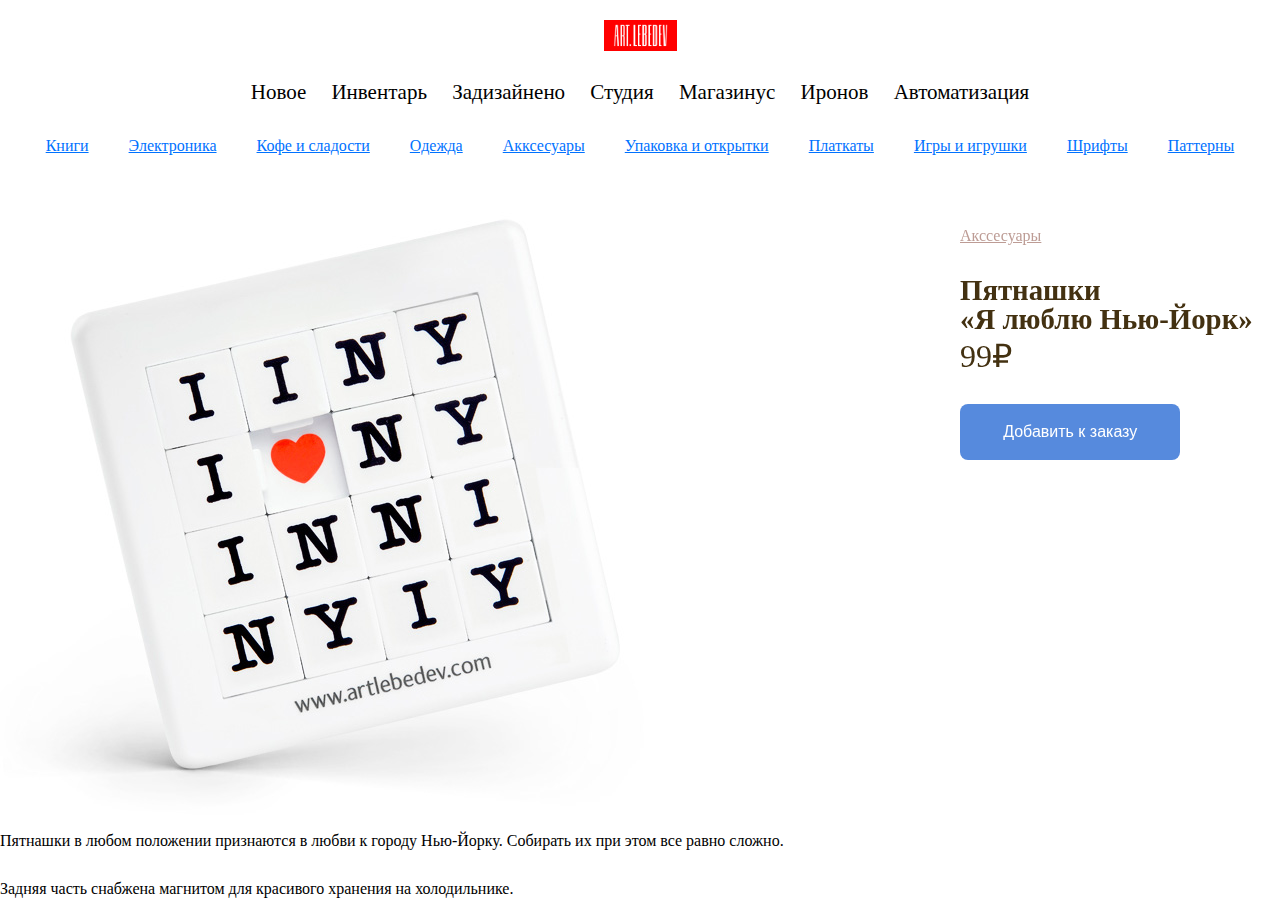
==== index.html @ 2f9d4a81 "this is lebedev tz" ====
<!DOCTYPE html>
<html lang="en">
<head>
  <meta charset="UTF-8">
  <meta name="viewport" content="width=device-width, initial-scale=1.0">
  <meta http-equiv="X-UA-Compatible" content="ie=edge">
  <title>i-love-ny</title>
  <link rel="stylesheet" href="css/style.css">
</head>
<body>
  <header>
    <!--<div class="header__inner">
    <div class="header__logo-wrapper">
      <img class="header__logo" width="60" src="./img/vsedovo.svg" alt="Отдых в Седово">
      <div class="header__logo-text">
        <p class="header__logo-title">vsedovo.ru</p>
        <p class="header__logo-description">Отдых в седово</p>
      </div>
    </div>-->
    <section class="header">
      <a href="https://www.artlebedev.ru/"><img class="logo" src="img/als-og-2021.png" alt="logo"></a>
    </section>
    <nav class="menu">
    <a class="first" href="https://www.artlebedev.ru/">Новое</a>
    <a class="first" href="https://www.artlebedev.ru/tools/">Инвентарь</a>
    <a class="first" href="https://www.artlebedev.ru/everything/">Задизайнено</a>
    <a class="first" href="https://www.artlebedev.ru/studio/">Студия</a>
    <a class="first" href="https://store.artlebedev.ru/">Магазинус</a>
    <a class="first" href="https://ironov.artlebedev.com/ru?utm_source=studio&utm_medium=main&utm_campaign=menu">Иронов</a>
    <a class="first" href="https://www.artlebedev.ru/automation/">Автоматизация</a>
  </nav>
  <nav class="menu-botton">
  <a class="two" href="https://store.artlebedev.ru/books/">Книги</a>
  <a class="two" href="https://store.artlebedev.ru/electronics/">Электроника</a>
  <a class="two" href="https://store.artlebedev.ru/coffee-shop/">Кофе и сладости</a>
  <a class="two" href="https://store.artlebedev.ru/apparel/">Одежда</a>
  <a class="two" href="https://store.artlebedev.ru/accessories/">Акксесуары</a>
  <a class="two" href="https://store.artlebedev.ru/gift-wrapping/">Упаковка и открытки</a>
  <a class="two" href="https://store.artlebedev.ru/posters/">Платкаты</a>
  <a class="two" href="https://store.artlebedev.ru/toys-games/">Игры и игрушки</a>
  <a class="two" href="https://store.artlebedev.ru/type/">Шрифты</a>
  <a class="two" href="https://store.artlebedev.ru/patterns/">Паттерны</a>
</nav>
  </header>
  <section class="all">
  <div class="product">
    <!--<img src="img/i-love-ny.jpeg" alt="img">-->
    <div class="carousel">
    <img src="img/i-love-ny.jpeg" class="thumb" />
    <!--
      <img class="carousel_1" src="img/i-love-ny.jpeg" alt="i-love-ny">
      <img class="carousel_1" src="img/i-love-ny-frige.jpeg" alt="i-love-ny-frige">-->
      <p>Пятнашки в любом положении признаются в любви к городу Нью-Йорку. Собирать их при этом все равно сложно.</p>
      <p>Задняя часть снабжена магнитом для красивого хранения на холодильнике.</p>
    </div>
  </div>

<div class="prices-container">
  <a class="product_link"href="https://store.artlebedev.ru/accessories/">Aкссесуары</a>
  <h1 class="name">Пятнашки <br>«Я люблю Нью-Йорк»</h1>
  <span class="price">99₽</span>
  <button type="button" class="button"><a class="link" href="">Добавить к заказу</a></button>
</div>
    </section>
  <script src="js/script.js"></script>
</body>
</html>
---- css/style.css ----
@import url(reset.css);
.logo{
  padding: 20px;
  width: 73px;

}
.header{
  display: flex;
  flex-direction: row;
  flex-wrap: wrap;
  align-content: space-between;
  justify-content: center;
  align-items: flex-start;
}
.menu{
  font-size: 21px;
  display: flex;
  flex-direction: row;
  flex-wrap: wrap;
  align-content: center;
  justify-content: center;
  align-items: flex-start;
}
.first{
  padding:8.4px 12.6px;
  color: black;
  text-decoration: none;
}
.menu-botton{
  display: flex;
  flex-direction: row;
  flex-wrap: wrap;
  align-content: center;
  justify-content: center;
  align-items: flex-start;
  color: #0072ff;
  margin-top: 1rem;
  margin-bottom: 2rem;
}
.two
{
  padding:10px 20px ;
  color: #0072ff;
  border-color: rgba(0,114,255,.3);
  font-family: Bona Nona;
}
.all{
  display: flex;
  flex-direction: row;
  flex-wrap: wrap;
  align-content: center;
  justify-content: space-between;
  align-items: flex-start;
}
.product_link{
    color:#bd9c95;
}
.prices-container{
  display: flex;
  flex-direction:column;
  flex-wrap: wrap;
  align-content: center;
  justify-content: space-between;
  align-items: flex-start;
    margin-top: 2rem;
    margin-left: 60rem;
    position: fixed;
    text-align: left;
    color:#433111;

  /*position: fixed;
  padding: 10px;*/
}
.carousel{
  display: flex;
  flex-direction: column;
  flex-wrap: wrap;
  align-content: center;
  justify-content: space-around;
  align-items: flex-start;
}
.name{
  font-size: 1.8rem;
  padding: 2rem 0 .4rem 0;
  font-weight: bold;
}
a.thumb
{
   background-position: 0 0;
    display: block;
    width: 5rem;
    height: 5rem;
}

a.thumb:hover
{
   background-image: url(img/i-love-ny-frige.jpeg);
   no-repeat 50% 50%;
}
.price{
  font-size: 2rem;
  font-weight: light;
}
.button{
  background-color: #568add;
  color: white;
  border-radius: .5rem;
  padding: 1.2rem 2.7rem;
  border: 0;
  cursor: pointer;
  margin-top: 2rem;
}
.link{
  font-size: 1rem;
  color:white;
  cursor: pointer;
  text-decoration: none;
}
.button:hover
{
  background-color: #fa0;
}
p{
  font-size: 16px;
  padding: 1rem 0;
}
body{
  font-family:
}
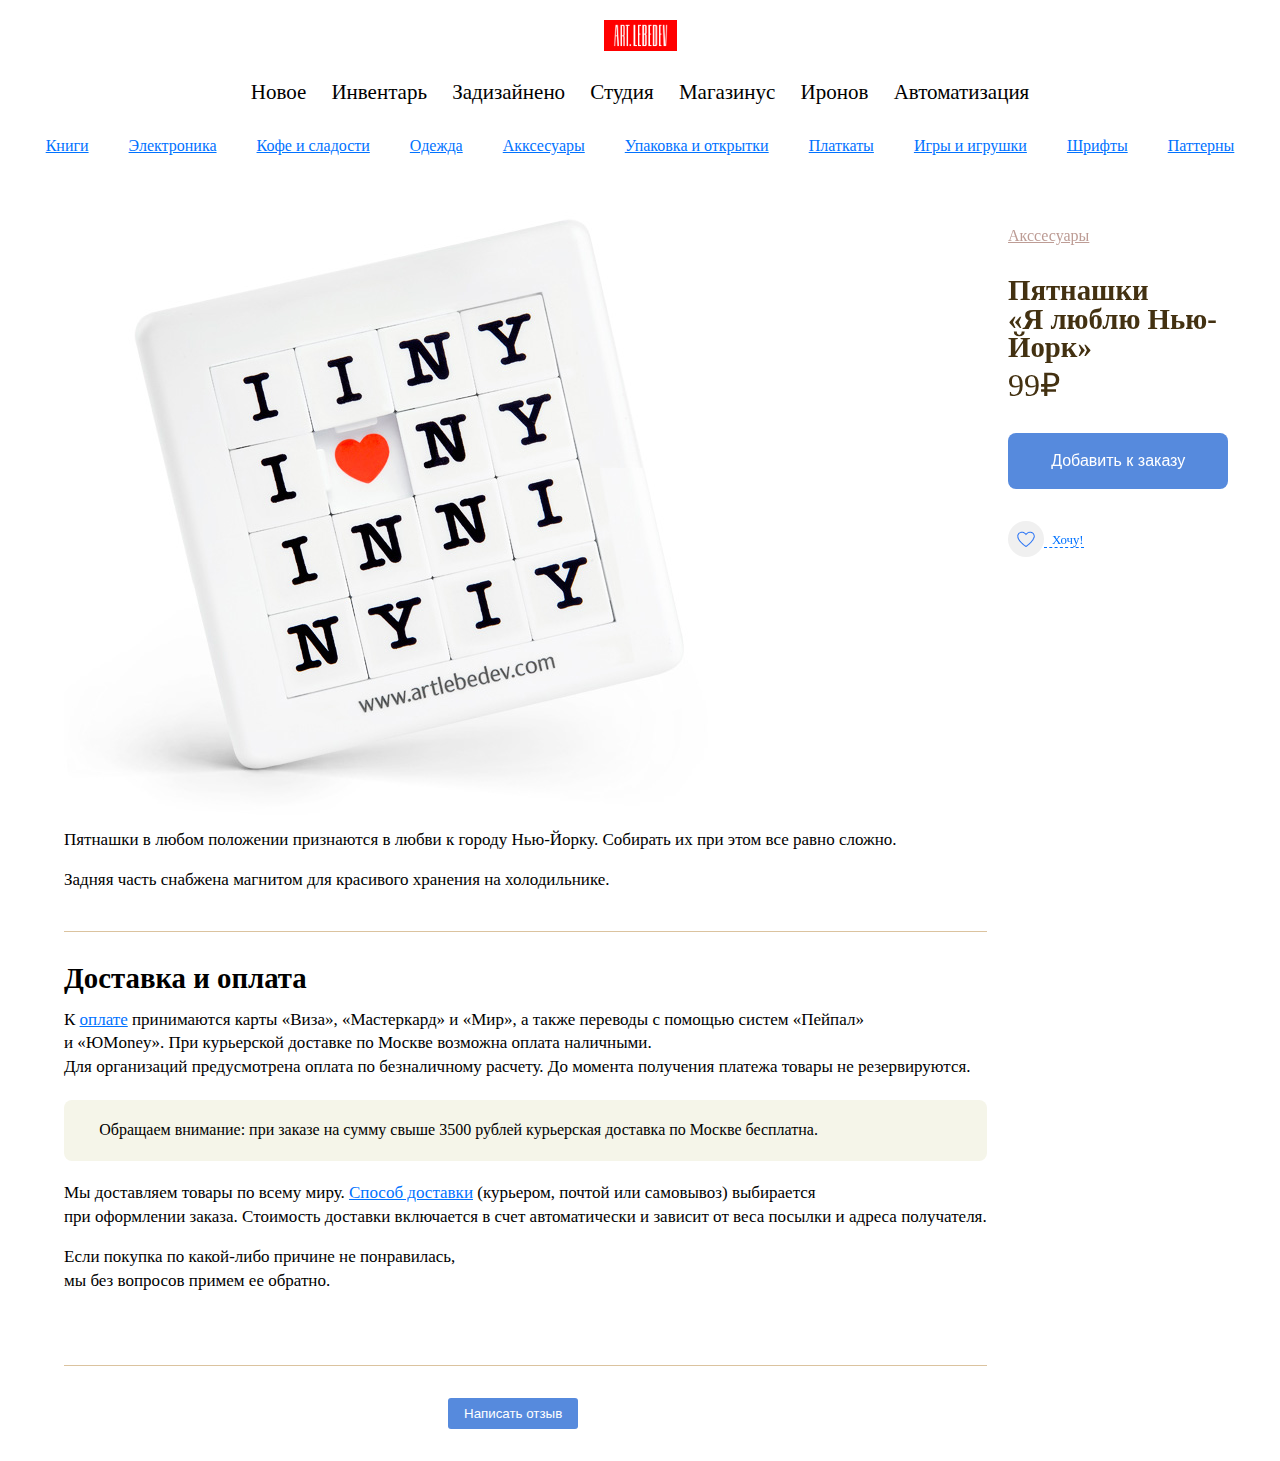
==== commit e107ab8d: "desktop all" ====
--- a/index.html
+++ b/index.html
@@ -46,12 +46,23 @@
   <div class="product">
     <!--<img src="img/i-love-ny.jpeg" alt="img">-->
     <div class="carousel">
-    <img src="img/i-love-ny.jpeg" class="thumb" />
+      <div class="thumb"><img src="img/i-love-ny.jpeg" alt=""></div>
+
     <!--
       <img class="carousel_1" src="img/i-love-ny.jpeg" alt="i-love-ny">
       <img class="carousel_1" src="img/i-love-ny-frige.jpeg" alt="i-love-ny-frige">-->
       <p>Пятнашки в любом положении признаются в любви к городу Нью-Йорку. Собирать их при этом все равно сложно.</p>
       <p>Задняя часть снабжена магнитом для красивого хранения на холодильнике.</p>
+      <div class="payment">
+      <h1 class="name">Доставка и оплата</h1>
+      <p>К <a class="paypal_link" href="">оплате</a> принимаются карты «Виза», «Мастеркард» и «Мир», а также переводы с помощью систем «Пейпал»<br> и «ЮMoney». При курьерской доставке по Москве возможна оплата наличными. <br>Для организаций предусмотрена оплата по безналичному расчету. До момента получения платежа товары не резервируются.</p>
+      <div class="attention">Обращаем внимание: при заказе на сумму свыше 3500 рублей курьерская доставка по Москве бесплатна.</div>
+      <p>Мы доставляем товары по всему миру. <a class="paypal_link" href="">Способ доставки</a> (курьером, почтой или самовывоз) выбирается
+      <br>при оформлении заказа. Стоимость доставки включается в счет автоматически и зависит от веса посылки и адреса получателя.</p>
+      <p>Если покупка по какой-либо причине не понравилась,
+        <br> мы без вопросов примем ее обратно.</p>
+        </div>
+        <button class="fitback">Написать отзыв</button>
     </div>
   </div>
 
@@ -60,6 +71,12 @@
   <h1 class="name">Пятнашки <br>«Я люблю Нью-Йорк»</h1>
   <span class="price">99₽</span>
   <button type="button" class="button"><a class="link" href="">Добавить к заказу</a></button>
+<div class="whishlist">
+<div class="heart">
+<img src="img/сердце.png" alt="">
+</div>
+<div><a class="whisk" href="">Хочу!</a></div>
+</div>
 </div>
     </section>
   <script src="js/script.js"></script>
--- a/css/style.css
+++ b/css/style.css
@@ -1,4 +1,5 @@
 @import url(reset.css);
+@media (min-width: 768px){
 .logo{
   padding: 20px;
   width: 73px;
@@ -36,6 +37,7 @@
   color: #0072ff;
   margin-top: 1rem;
   margin-bottom: 2rem;
+
 }
 .two
 {
@@ -43,6 +45,10 @@
   color: #0072ff;
   border-color: rgba(0,114,255,.3);
   font-family: Bona Nona;
+
+}
+.two:hover{
+  color: #f41224;
 }
 .all{
   display: flex;
@@ -63,7 +69,7 @@
   justify-content: space-between;
   align-items: flex-start;
     margin-top: 2rem;
-    margin-left: 60rem;
+    margin-left: 63rem;
     position: fixed;
     text-align: left;
     color:#433111;
@@ -108,12 +114,13 @@
   padding: 1.2rem 2.7rem;
   border: 0;
   cursor: pointer;
-  margin-top: 2rem;
+  margin: 2rem 0;
+  text-decoration: none;
 }
 .link{
   font-size: 1rem;
   color:white;
-  cursor: pointer;
+  cursor:  alias;
   text-decoration: none;
 }
 .button:hover
@@ -121,9 +128,70 @@
   background-color: #fa0;
 }
 p{
-  font-size: 16px;
-  padding: 1rem 0;
+  font-size: 17px;
+  padding: .5rem 0;
+  line-height: 1.4;
 }
 body{
   font-family:
 }
+
+.payment{
+  margin-top: 2rem;
+  padding-bottom: 4em;
+  border-top: 1px solid #DBC39F;
+  border-bottom:1px solid #DBC39F;
+}
+.paypal_link{
+  color:#0072ff;
+}
+.attention{
+  border-radius: .5rem;
+  background-color: #F5F5E9;
+  padding: 1.4rem 2.2rem;
+  margin: .8rem 0;
+  font-size: 1rem;
+}
+.product{
+  margin-left: 4rem;
+}
+.heart{
+  background-color: #F0F0F0;
+  border-radius: 36px;
+  width: 36px;
+  height: 36px;
+  display: flex;
+  flex-direction: column;
+  flex-wrap: wrap;
+  align-content: center;
+  justify-content: center;
+  align-items: flex-start;
+  }
+.fitback{
+  margin: 2rem 0;
+  background-color: #568add;
+  color:white;
+  padding:.5rem 1rem;
+  border:0;
+  border-radius: 3px;
+  margin-left: 24rem;
+}
+.fitback:hover{
+    background-color: #fa0;
+}
+.whishlist{
+  display: flex;
+  flex-direction: row ;
+  flex-wrap: wrap;
+  align-content: center;
+  justify-content: center;
+  align-items: center;
+}
+.whisk{
+  font-size: .8rem;
+  padding-left: .5rem;
+  color: #0072ff;
+  border-bottom: 1px dashed #0072ff;
+  text-decoration: none;
+}
+}
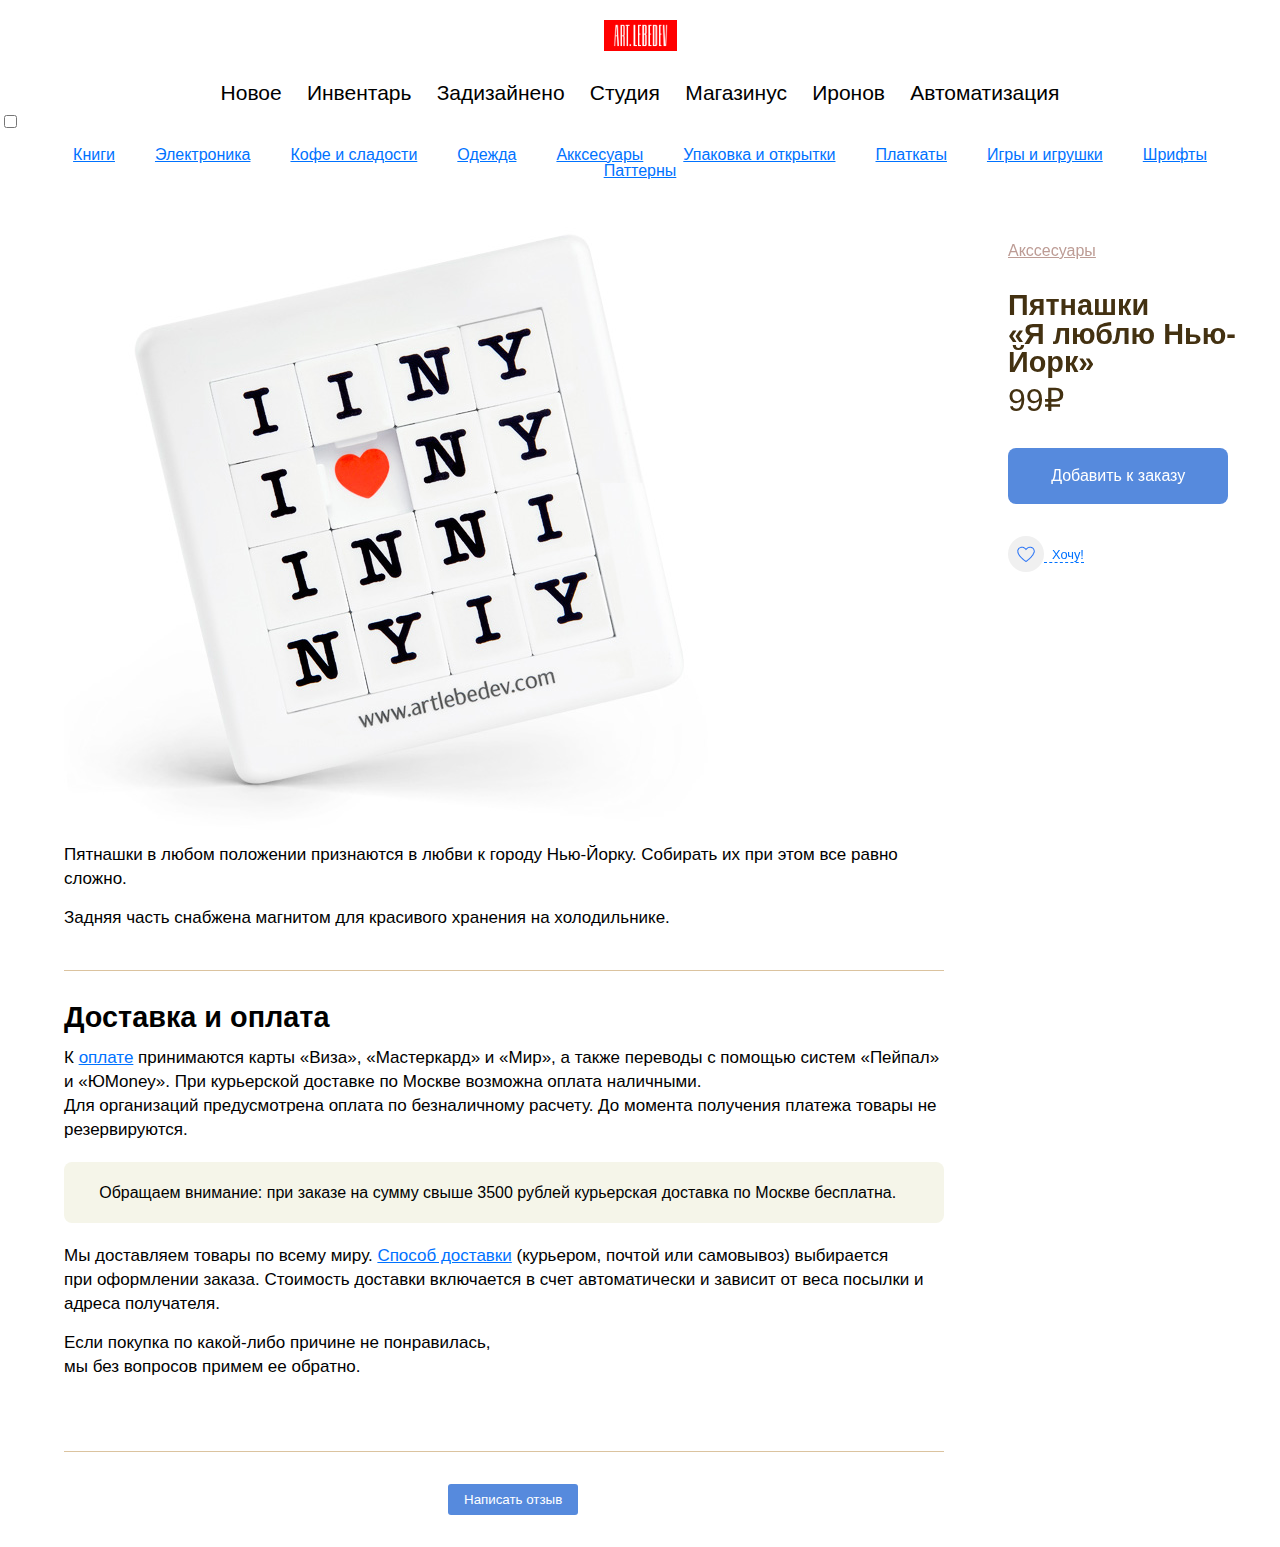
==== commit 15bd27c7: "mobile versian" ====
--- a/index.html
+++ b/index.html
@@ -29,24 +29,30 @@
     <a class="first" href="https://ironov.artlebedev.com/ru?utm_source=studio&utm_medium=main&utm_campaign=menu">Иронов</a>
     <a class="first" href="https://www.artlebedev.ru/automation/">Автоматизация</a>
   </nav>
-  <nav class="menu-botton">
-  <a class="two" href="https://store.artlebedev.ru/books/">Книги</a>
-  <a class="two" href="https://store.artlebedev.ru/electronics/">Электроника</a>
-  <a class="two" href="https://store.artlebedev.ru/coffee-shop/">Кофе и сладости</a>
-  <a class="two" href="https://store.artlebedev.ru/apparel/">Одежда</a>
-  <a class="two" href="https://store.artlebedev.ru/accessories/">Акксесуары</a>
-  <a class="two" href="https://store.artlebedev.ru/gift-wrapping/">Упаковка и открытки</a>
-  <a class="two" href="https://store.artlebedev.ru/posters/">Платкаты</a>
-  <a class="two" href="https://store.artlebedev.ru/toys-games/">Игры и игрушки</a>
-  <a class="two" href="https://store.artlebedev.ru/type/">Шрифты</a>
-  <a class="two" href="https://store.artlebedev.ru/patterns/">Паттерны</a>
-</nav>
+  <div class="hamburger-menu">
+  <input id="menu__toggle" type="checkbox" />
+  <label class="menu__btn" for="menu__toggle">
+    <span></span>
+  </label>
+    <ul class="menu-botton">
+  <li><a class="menu__item" href="https://store.artlebedev.ru/books/">Книги</a></li>
+  <li><a class="menu__item" href="https://store.artlebedev.ru/electronics/">Электроника</a></li>
+  <li><a class="menu__item" href="https://store.artlebedev.ru/coffee-shop/">Кофе и сладости</a></li>
+  <li><a class="menu__item" href="https://store.artlebedev.ru/apparel/">Одежда</a></li>
+  <li><a  class="menu__item" href="https://store.artlebedev.ru/accessories/">Акксесуары</a></li>
+  <li><a class="menu__item" href="https://store.artlebedev.ru/gift-wrapping/">Упаковка и открытки</a></li>
+  <li><a  class="menu__item" href="https://store.artlebedev.ru/posters/">Платкаты</a></li>
+  <li><a  class="menu__item" href="https://store.artlebedev.ru/toys-games/">Игры и игрушки</a></li>
+  <li><a  class="menu__item" href="https://store.artlebedev.ru/type/">Шрифты</a></li>
+  <li><a  class="menu__item" href="https://store.artlebedev.ru/patterns/">Паттерны</a></li>
+</ul>
+</div>
   </header>
   <section class="all">
   <div class="product">
     <!--<img src="img/i-love-ny.jpeg" alt="img">-->
     <div class="carousel">
-      <div class="thumb"><img src="img/i-love-ny.jpeg" alt=""></div>
+      <div><img class="thumb" src="img/i-love-ny.jpeg" alt=""></div>
 
     <!--
       <img class="carousel_1" src="img/i-love-ny.jpeg" alt="i-love-ny">
@@ -62,8 +68,8 @@
       <p>Если покупка по какой-либо причине не понравилась,
         <br> мы без вопросов примем ее обратно.</p>
         </div>
-        <button class="fitback">Написать отзыв</button>
     </div>
+    <button class="fitback">Написать отзыв</button>
   </div>
 
 <div class="prices-container">
--- a/css/style.css
+++ b/css/style.css
@@ -1,9 +1,8 @@
 @import url(reset.css);
-@media (min-width: 768px){
+@media screen and (max-width: 1600px){
 .logo{
   padding: 20px;
   width: 73px;
-
 }
 .header{
   display: flex;
@@ -39,15 +38,12 @@
   margin-bottom: 2rem;
 
 }
-.two
-{
+.menu__item{
   padding:10px 20px ;
   color: #0072ff;
   border-color: rgba(0,114,255,.3);
-  font-family: Bona Nona;
-
-}
-.two:hover{
+}
+.menu__item:hover, .whisk:hover,  .paypal_link:hover, .product_link:hover{
   color: #f41224;
 }
 .all{
@@ -84,24 +80,23 @@
   align-content: center;
   justify-content: space-around;
   align-items: flex-start;
+    width: 55rem;
+  }
 }
 .name{
   font-size: 1.8rem;
   padding: 2rem 0 .4rem 0;
   font-weight: bold;
 }
-a.thumb
-{
+a.thumb{
    background-position: 0 0;
     display: block;
     width: 5rem;
     height: 5rem;
 }
-
-a.thumb:hover
-{
+.thumb:hover{
    background-image: url(img/i-love-ny-frige.jpeg);
-   no-repeat 50% 50%;
+   no-repeat: 50% 50%;
 }
 .price{
   font-size: 2rem;
@@ -123,8 +118,7 @@
   cursor:  alias;
   text-decoration: none;
 }
-.button:hover
-{
+.button:hover{
   background-color: #fa0;
 }
 p{
@@ -133,9 +127,8 @@
   line-height: 1.4;
 }
 body{
-  font-family:
-}
-
+  font-family: 'Roboto', sans-serif;
+}
 .payment{
   margin-top: 2rem;
   padding-bottom: 4em;
@@ -195,3 +188,168 @@
   text-decoration: none;
 }
 }
+@media screen and (max-device-width: 641px) {
+  .logo{
+    width: 2rem;
+  }
+  .menu{
+    margin-left: 1rem;
+  display: flex;
+  flex-direction: row;
+  flex-wrap: nowrap;
+  align-content: center;
+  overflow-x: scroll;
+  width:100%;
+  }
+  -webkit-scrollbar{
+  width: 0;
+}
+  .menu-botton{
+  }
+  .prices-container{
+    display: flex;
+    flex-direction:column;
+    flex-wrap: nowrap;
+    align-content: center;
+    align-items: flex-start;
+    margin:1rem 1rem;
+    position: absolute;
+  }
+    .all{
+      display: flex;
+      flex-direction:column;
+      flex-wrap: nowrap;
+      align-content: flex-start;
+      align-items: flex-start;
+      justify-content: flex-start;
+    }
+  .thumb{
+    width: 17rem;
+  }
+  .whishlist{
+    display: flex;
+    flex-direction: row ;
+    flex-wrap: wrap;
+    align-content: center;
+    justify-content: center;
+    align-items: center;
+  }
+  .whisk{
+    font-size: 1rem;
+    padding-left: .5rem;
+    color: #0072ff;
+    border-bottom: 1px dashed #0072ff;
+    text-decoration: none;
+  }
+  .carousel{
+    display: flex;
+    flex-direction: column;
+    flex-wrap: wrap;
+    align-content: center;
+    justify-content: space-around;
+    align-items: flex-start;
+    margin-top: 24rem;
+}
+.product{
+  margin-left: 1rem;
+}
+.fitback{
+  background-color: #568add;
+  color:white;
+  padding:.5rem 1.5rem;
+  border:0;
+  border-radius: 3px;
+  display: flex;
+    flex-direction: column;
+    flex-wrap: nowrap;
+    justify-content: space-evenly;
+    align-items: center;
+    align-content: center;
+    margin: 1rem 7rem;
+}
+
+#menu__toggle {
+  opacity: 0;
+}
+.menu__btn {
+  display: flex;
+  align-items: center;
+  position: fixed;
+  top: 20px;
+  left: 20px;
+  width: 26px;
+  height: 26px;
+  cursor: pointer;
+  z-index: 1;
+}
+.menu__btn > span,
+.menu__btn > span::before,
+.menu__btn > span::after {
+  display: block;
+  position: absolute;
+  width: 100%;
+  height: 2px;
+  background-color: #616161;
+}
+.menu__btn > span::before {
+  content: '';
+  top: -8px;
+}
+.menu__btn > span::after {
+  content: '';
+  top: 8px;
+}
+.menu__box {
+  display: block;
+  position: fixed;
+  visibility: hidden;
+  top: 0;
+  left: -100%;
+  width: 300px;
+  height: 100%;
+  margin: 0;
+  padding: 80px 0;
+  list-style: none;
+  text-align: center;
+  background-color: #ECEFF1;
+  box-shadow: 1px 0px 6px rgba(0, 0, 0, .2);
+}
+.menu__item {
+  display: block;
+  padding: 12px 24px;
+  color: #0072ff;
+  border-color: rgba(0,114,255,.3);
+  font-family: 'Roboto', sans-serif;
+  font-size: 20px;
+}
+.menu__item:hover {
+    color: #f41224;
+}
+#menu__toggle:checked ~ .menu__btn > span {
+  transform: rotate(45deg);
+}
+#menu__toggle:checked ~ .menu__btn > span::before {
+  top: 0;
+  transform: rotate(0);
+}
+#menu__toggle:checked ~ .menu__btn > span::after {
+  top: 0;
+  transform: rotate(90deg);
+}
+#menu__toggle:checked ~ .menu__box {
+  visibility: visible;
+  left: 0;
+}
+.menu__btn > span,
+.menu__btn > span::before,
+.menu__btn > span::after {
+  transition-duration: .25s;
+}
+.menu__box {
+  transition-duration: .25s;
+}
+.menu__item {
+  transition-duration: .25s;
+}
+
+}
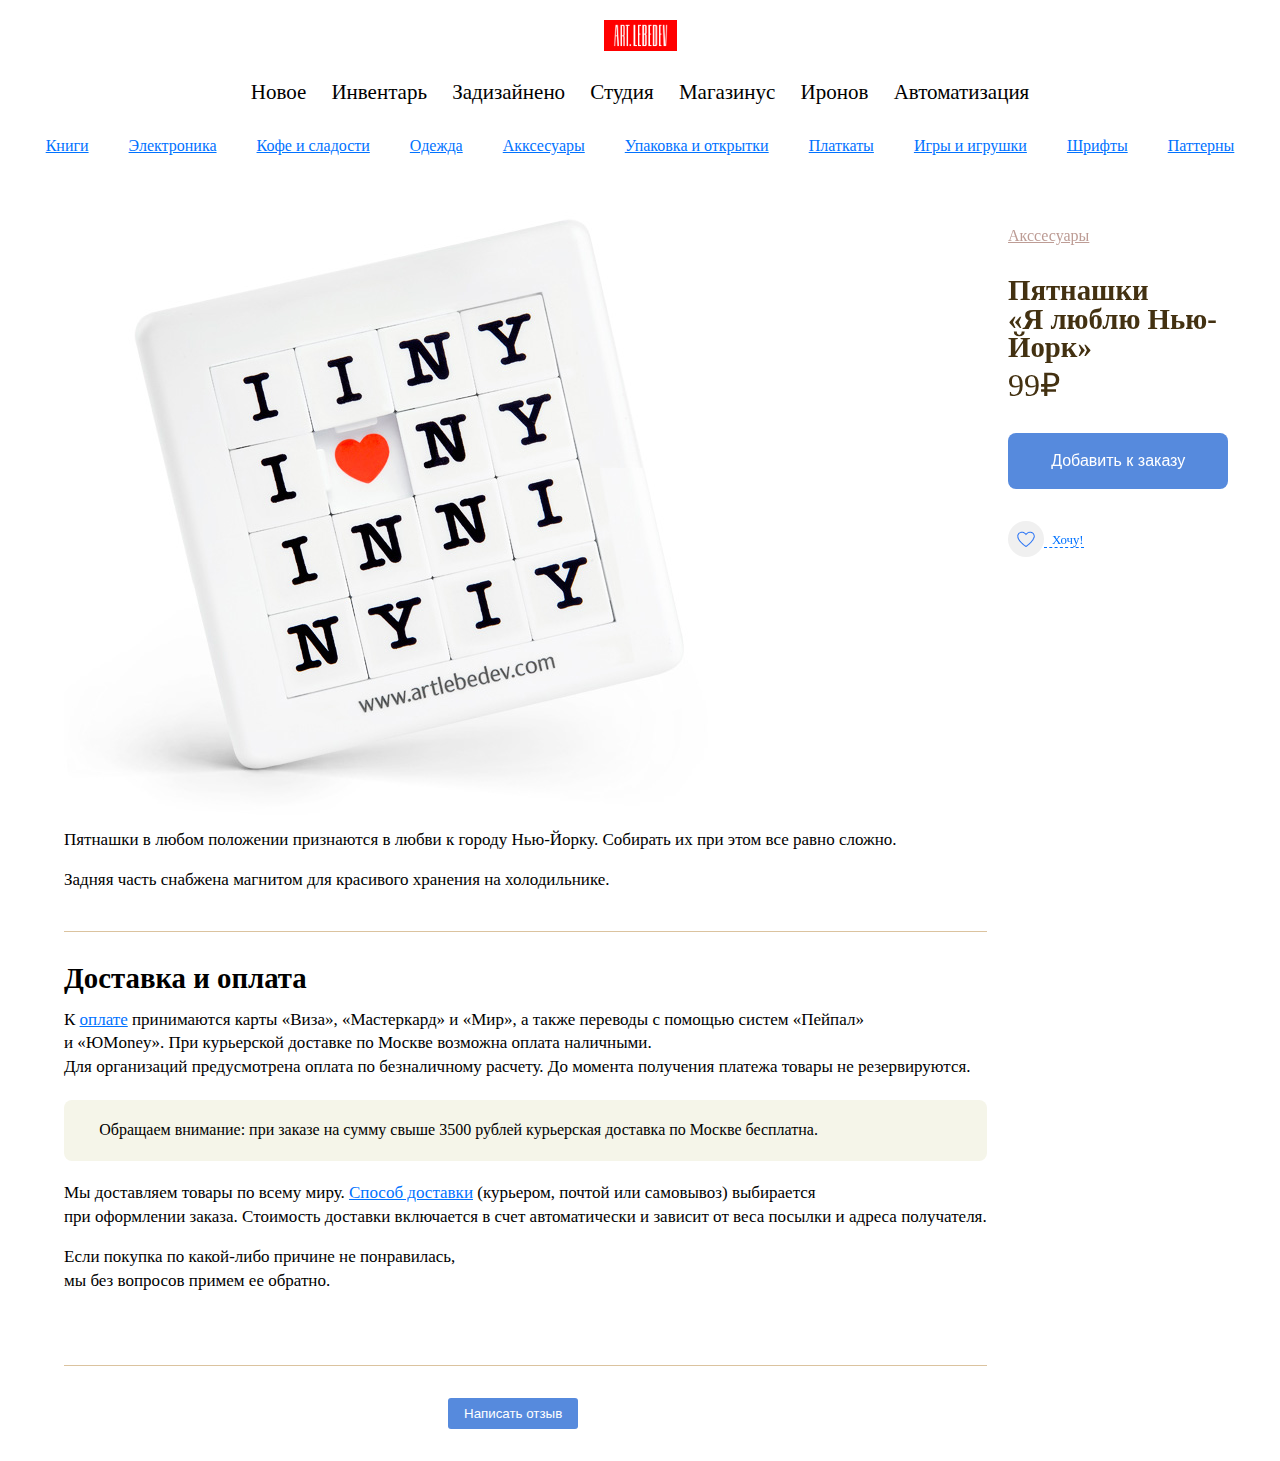
==== commit b9cc06ca: "burger failed" ====
--- a/index.html
+++ b/index.html
@@ -29,24 +29,18 @@
     <a class="first" href="https://ironov.artlebedev.com/ru?utm_source=studio&utm_medium=main&utm_campaign=menu">Иронов</a>
     <a class="first" href="https://www.artlebedev.ru/automation/">Автоматизация</a>
   </nav>
-  <div class="hamburger-menu">
-  <input id="menu__toggle" type="checkbox" />
-  <label class="menu__btn" for="menu__toggle">
-    <span></span>
-  </label>
-    <ul class="menu-botton">
-  <li><a class="menu__item" href="https://store.artlebedev.ru/books/">Книги</a></li>
-  <li><a class="menu__item" href="https://store.artlebedev.ru/electronics/">Электроника</a></li>
-  <li><a class="menu__item" href="https://store.artlebedev.ru/coffee-shop/">Кофе и сладости</a></li>
-  <li><a class="menu__item" href="https://store.artlebedev.ru/apparel/">Одежда</a></li>
-  <li><a  class="menu__item" href="https://store.artlebedev.ru/accessories/">Акксесуары</a></li>
-  <li><a class="menu__item" href="https://store.artlebedev.ru/gift-wrapping/">Упаковка и открытки</a></li>
-  <li><a  class="menu__item" href="https://store.artlebedev.ru/posters/">Платкаты</a></li>
-  <li><a  class="menu__item" href="https://store.artlebedev.ru/toys-games/">Игры и игрушки</a></li>
-  <li><a  class="menu__item" href="https://store.artlebedev.ru/type/">Шрифты</a></li>
-  <li><a  class="menu__item" href="https://store.artlebedev.ru/patterns/">Паттерны</a></li>
-</ul>
-</div>
+  <nav class="menu-botton">
+  <a class="two" href="https://store.artlebedev.ru/books/">Книги</a>
+  <a class="two" href="https://store.artlebedev.ru/electronics/">Электроника</a>
+  <a class="two" href="https://store.artlebedev.ru/coffee-shop/">Кофе и сладости</a>
+  <a class="two" href="https://store.artlebedev.ru/apparel/">Одежда</a>
+  <a class="two" href="https://store.artlebedev.ru/accessories/">Акксесуары</a>
+  <a class="two" href="https://store.artlebedev.ru/gift-wrapping/">Упаковка и открытки</a>
+  <a class="two" href="https://store.artlebedev.ru/posters/">Платкаты</a>
+  <a class="two" href="https://store.artlebedev.ru/toys-games/">Игры и игрушки</a>
+  <a class="two" href="https://store.artlebedev.ru/type/">Шрифты</a>
+  <a class="two" href="https://store.artlebedev.ru/patterns/">Паттерны</a>
+</nav>
   </header>
   <section class="all">
   <div class="product">
--- a/css/style.css
+++ b/css/style.css
@@ -38,12 +38,14 @@
   margin-bottom: 2rem;
 
 }
-.menu__item{
+.two{
   padding:10px 20px ;
   color: #0072ff;
   border-color: rgba(0,114,255,.3);
-}
-.menu__item:hover, .whisk:hover,  .paypal_link:hover, .product_link:hover{
+  font-family: Bona Nona;
+
+}
+.two:hover, .whisk:hover,  .paypal_link:hover, .product_link:hover{
   color: #f41224;
 }
 .all{
@@ -80,8 +82,6 @@
   align-content: center;
   justify-content: space-around;
   align-items: flex-start;
-    width: 55rem;
-  }
 }
 .name{
   font-size: 1.8rem;
@@ -127,7 +127,7 @@
   line-height: 1.4;
 }
 body{
-  font-family: 'Roboto', sans-serif;
+  font-family:
 }
 .payment{
   margin-top: 2rem;
@@ -267,89 +267,4 @@
     align-content: center;
     margin: 1rem 7rem;
 }
-
-#menu__toggle {
-  opacity: 0;
-}
-.menu__btn {
-  display: flex;
-  align-items: center;
-  position: fixed;
-  top: 20px;
-  left: 20px;
-  width: 26px;
-  height: 26px;
-  cursor: pointer;
-  z-index: 1;
-}
-.menu__btn > span,
-.menu__btn > span::before,
-.menu__btn > span::after {
-  display: block;
-  position: absolute;
-  width: 100%;
-  height: 2px;
-  background-color: #616161;
-}
-.menu__btn > span::before {
-  content: '';
-  top: -8px;
-}
-.menu__btn > span::after {
-  content: '';
-  top: 8px;
-}
-.menu__box {
-  display: block;
-  position: fixed;
-  visibility: hidden;
-  top: 0;
-  left: -100%;
-  width: 300px;
-  height: 100%;
-  margin: 0;
-  padding: 80px 0;
-  list-style: none;
-  text-align: center;
-  background-color: #ECEFF1;
-  box-shadow: 1px 0px 6px rgba(0, 0, 0, .2);
-}
-.menu__item {
-  display: block;
-  padding: 12px 24px;
-  color: #0072ff;
-  border-color: rgba(0,114,255,.3);
-  font-family: 'Roboto', sans-serif;
-  font-size: 20px;
-}
-.menu__item:hover {
-    color: #f41224;
-}
-#menu__toggle:checked ~ .menu__btn > span {
-  transform: rotate(45deg);
-}
-#menu__toggle:checked ~ .menu__btn > span::before {
-  top: 0;
-  transform: rotate(0);
-}
-#menu__toggle:checked ~ .menu__btn > span::after {
-  top: 0;
-  transform: rotate(90deg);
-}
-#menu__toggle:checked ~ .menu__box {
-  visibility: visible;
-  left: 0;
-}
-.menu__btn > span,
-.menu__btn > span::before,
-.menu__btn > span::after {
-  transition-duration: .25s;
-}
-.menu__box {
-  transition-duration: .25s;
-}
-.menu__item {
-  transition-duration: .25s;
-}
-
-}
+}
